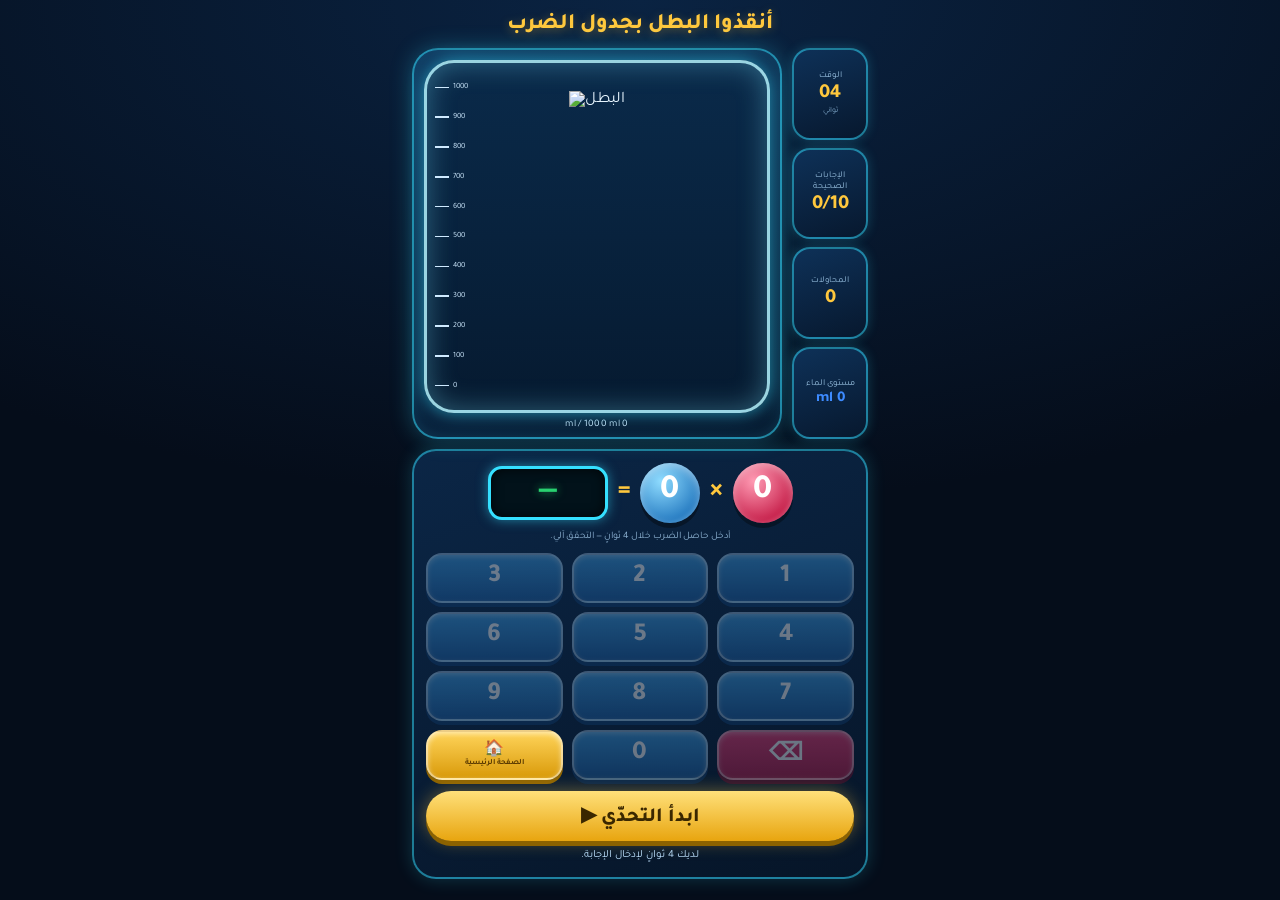
==== index.html @ 823f502d "Add files via upload" ====
<!doctype html>
<html lang="ar" dir="rtl">
<head>
  <meta charset="utf-8">
  <meta name="viewport" content="width=device-width, initial-scale=1, maximum-scale=1, user-scalable=no, viewport-fit=cover">
  <meta name="theme-color" content="#061427">
  <title>أنقذوا البطل بجدول الضرب</title>
  <link rel="preconnect" href="https://fonts.googleapis.com">
  <link rel="preconnect" href="https://fonts.gstatic.com" crossorigin>
  <link href="https://fonts.googleapis.com/css2?family=Tajawal:wght@400;500;700;800&display=swap" rel="stylesheet">
  <link rel="stylesheet" href="style.css">
</head>
<body>
<main class="app">

  <header class="head">
    <img id="logo" class="logo" alt="" src="assets/logo.svg">
    <div class="titles">
      <h1 id="title">أنقذوا البطل بجدول الضرب</h1>
      <p id="credit" class="credit"></p>
    </div>
  </header>

  <section class="top ltr">
    <div class="tank" id="tank">
      <div class="tank-inner">
        <div class="ticks" id="ticks"></div>
        <img id="hero" class="hero" alt="البطل" src="assets/hero.svg">
        <div class="water" id="water"><div class="bubbles" id="bubbles"></div></div>
      </div>
      <div class="tank-caption" id="tankCaption">ml / 1000 ml 0</div>
    </div>

    <aside class="stats">
      <div class="stat"><span class="stat-l">الوقت</span><b id="time">04</b><span class="stat-s">ثواني</span></div>
      <div class="stat"><span class="stat-l">الإجابات الصحيحة</span><b id="correct">0/10</b></div>
      <div class="stat"><span class="stat-l">المحاولات</span><b id="attempts">0</b></div>
      <div class="stat water-stat"><span class="stat-l">مستوى الماء</span><b id="waterLevel">ml 0</b></div>
    </aside>
  </section>

  <section class="panel">
    <div class="equation ltr" id="equation">
      <div class="answer" id="answer"><span class="dash">—</span></div>
      <span class="op">=</span>
      <div class="num n1" id="n1">0</div>
      <span class="op">×</span>
      <div class="num n2" id="n2">0</div>
    </div>
    <p class="hint" id="hint">أدخل حاصل الضرب خلال 4 ثوانٍ — التحقق آلي.</p>

    <div class="keypad ltr" id="keypad">
      <button data-k="3">3</button><button data-k="2">2</button><button data-k="1">1</button>
      <button data-k="6">6</button><button data-k="5">5</button><button data-k="4">4</button>
      <button data-k="9">9</button><button data-k="8">8</button><button data-k="7">7</button>
      <button class="home" id="homeBtn" type="button">🏠<small>الصفحة الرئيسية</small></button>
      <button data-k="0">0</button>
      <button class="back" id="backBtn" type="button" aria-label="مسح">⌫</button>
    </div>

    <button class="start" id="startBtn" type="button">ابدأ التحدّي ▶</button>
    <p class="status" id="status">لديك 4 ثوانٍ لإدخال الإجابة.</p>
  </section>
</main>

<!-- شاشة الفوز + الشيك -->
<div class="overlay" id="winOverlay" hidden>
  <div class="card win-card">
    <h2>🎉 مبروك! أكملت التحدي</h2>
    <p>اكتب اسمك ولقبك باش نجهزولك شيك بريماتي بتميزاتي.</p>
    <div class="fields">
      <label>الاسم<input id="firstName" type="text" autocomplete="given-name" placeholder="الاسم"></label>
      <label>اللقب<input id="lastName" type="text" autocomplete="family-name" placeholder="اللقب"></label>
    </div>
    <canvas id="cheque" width="1536" height="659"></canvas>
    <div class="row">
      <button class="btn blue" id="shareBtn" type="button">مشاركة الشيك</button>
      <button class="btn blue" id="downloadBtn" type="button">تنزيل الشيك</button>
    </div>
    <p class="small">التاريخ يُؤخذ آليًا من يوم اللعب. يمكنك تنزيل صورة الشيك أو مشاركتها. بعد الانتهاء، ارجع إلى اللعبة.</p>
    <button class="btn green" id="againBtn1" type="button">العب من جديد</button>
  </div>
</div>

<!-- شاشة الخسارة -->
<div class="overlay" id="loseOverlay" hidden>
  <div class="card msg-card lose">
    <h2>غرق البطل! 💧</h2>
    <p>وصل الماء إلى 1000 ml. لا تقلق، يمكنك المحاولة مرة أخرى وإنقاذه!</p>
    <button class="btn green" id="againBtn2" type="button">العب من جديد</button>
  </div>
</div>

<script src="game.js"></script>
</body>
</html>
---- style.css ----
:root{
  --bg:#050d1a; --bg2:#0a2342; --cyan:#35e0ff; --cyan-d:#0a8fb8;
  --gold:#ffc83d; --gold-d:#c98a00; --red:#e0245e; --green:#2ee67a;
  --panel:#0b1f3a; --text:#e8f6ff;
}
*{box-sizing:border-box;-webkit-tap-highlight-color:transparent}
html,body{margin:0;min-height:100%}
body{
  font-family:'Tajawal','Segoe UI',Tahoma,Arial,sans-serif;
  color:var(--text);
  background:radial-gradient(120% 80% at 50% 0%,var(--bg2) 0%,var(--bg) 70%) fixed;
  display:flex;justify-content:center;
  user-select:none;-webkit-user-select:none;touch-action:manipulation;
}
.ltr{direction:ltr}
.app{width:100%;max-width:480px;padding:12px 12px calc(16px + env(safe-area-inset-bottom));}

/* header */
.head{display:flex;align-items:center;justify-content:space-between;gap:10px;margin-bottom:10px}
.titles{flex:1;text-align:center}
h1{margin:0;font-size:22px;font-weight:800;color:var(--gold);text-shadow:0 2px 10px rgba(255,200,61,.35)}
.credit{margin:2px 0 0;font-size:11px;color:#9cc4e4}
.credit:empty{display:none}
.logo{width:54px;height:54px;object-fit:contain}

/* top: tank + stats */
.top{display:flex;gap:10px;align-items:stretch}
.tank{
  flex:1;border-radius:26px;padding:10px 10px 6px;
  background:linear-gradient(160deg,#0e3158,#07182e);
  border:2px solid rgba(53,224,255,.55);
  box-shadow:0 0 22px rgba(53,224,255,.28), inset 0 0 18px rgba(53,224,255,.15);
}
.tank-inner{
  position:relative;aspect-ratio:1/1.02;border-radius:30px;overflow:hidden;
  border:3px solid rgba(180,245,255,.85);
  background:linear-gradient(180deg,#0a2a4a,#061a30);
  box-shadow:0 0 18px rgba(53,224,255,.6), inset 0 0 28px rgba(120,230,255,.35);
}
.ticks{position:absolute;left:8px;top:7%;bottom:7%;width:34px;z-index:3;pointer-events:none}
.tick{position:absolute;left:0;display:flex;align-items:center;gap:4px;font-size:8px;color:#cfeaff;transform:translateY(50%);direction:ltr}
.tick i{display:block;width:14px;height:1.5px;background:#cfeaff}
.hero{position:absolute;left:50%;bottom:6%;height:86%;transform:translateX(-50%);z-index:2;transition:filter .6s,transform .6s}
.water{
  position:absolute;left:0;right:0;bottom:0;height:0%;z-index:4;
  background:linear-gradient(180deg,rgba(50,190,255,.55),rgba(10,80,170,.75));
  transition:height 1s cubic-bezier(.3,.8,.3,1);
}
.water::before{
  content:"";position:absolute;left:0;right:0;top:-9px;height:10px;
  background:url("data:image/svg+xml;utf8,<svg xmlns='http://www.w3.org/2000/svg' viewBox='0 0 40 10' preserveAspectRatio='none'><path d='M0 10 Q10 0 20 5 T40 5 V10 Z' fill='rgba(70,200,255,0.65)'/></svg>") repeat-x;
  background-size:40px 10px;animation:wave 2.2s linear infinite;
}
@keyframes wave{to{background-position-x:40px}}
.water[data-empty="1"]::before{display:none}
.bubbles{position:absolute;inset:0;overflow:hidden}
.bubbles b{position:absolute;bottom:-10px;width:8px;height:8px;border-radius:50%;border:1.5px solid rgba(255,255,255,.7);animation:rise 3s linear infinite}
@keyframes rise{to{transform:translateY(-220px);opacity:0}}
.tank-caption{text-align:center;font-size:10px;color:#cfeaff;margin-top:6px;letter-spacing:.3px}

.tank.drown .hero{filter:saturate(.6) brightness(.8);transform:translateX(-50%) rotate(-8deg)}
.tank.saved .hero{animation:hop .7s ease-in-out infinite alternate}
@keyframes hop{to{transform:translateX(-50%) translateY(-10px)}}

.stats{width:76px;display:flex;flex-direction:column;gap:8px}
.stat{
  flex:1;border-radius:18px;padding:6px 4px;text-align:center;
  display:flex;flex-direction:column;justify-content:center;align-items:center;gap:1px;
  background:linear-gradient(160deg,#0e3158,#07182e);
  border:2px solid rgba(53,224,255,.5);
  box-shadow:0 0 12px rgba(53,224,255,.22);
}
.stat-l{font-size:9px;color:#9cc4e4;line-height:1.2}
.stat-s{font-size:8px;color:#7fa6c8}
.stat b{font-size:20px;color:var(--gold);font-weight:800;line-height:1.1;font-variant-numeric:tabular-nums;direction:ltr}
.water-stat b{color:#3d8bff;font-size:15px}
.stat.low b#time{color:#ff6b6b}

/* panel */
.panel{
  margin-top:10px;padding:12px;border-radius:24px;
  background:linear-gradient(160deg,#0b2646,#061528);
  border:2px solid rgba(53,224,255,.5);
  box-shadow:0 0 18px rgba(53,224,255,.2);
}
.equation{display:flex;align-items:center;justify-content:center;gap:10px}
.answer{
  flex:1;max-width:120px;height:54px;border-radius:14px;display:flex;align-items:center;justify-content:center;
  background:#02121a;border:3px solid var(--cyan);font-size:30px;font-weight:800;color:var(--green);
  text-shadow:0 0 10px rgba(46,230,122,.8);font-variant-numeric:tabular-nums;
  box-shadow:0 0 12px rgba(53,224,255,.5), inset 0 0 12px rgba(0,0,0,.8);
}
.answer .dash{opacity:.9}
.answer.ok{border-color:var(--green);animation:pop .3s}
.answer.bad{border-color:var(--red);color:#ff5d8a;text-shadow:0 0 10px rgba(255,93,138,.8);animation:shake .35s}
@keyframes pop{50%{transform:scale(1.1)}}
@keyframes shake{25%{transform:translateX(-6px)}75%{transform:translateX(6px)}}
.op{font-size:24px;font-weight:800;color:var(--gold)}
.num{
  width:60px;height:60px;border-radius:50%;display:flex;align-items:center;justify-content:center;
  font-size:34px;font-weight:800;color:#fff;font-variant-numeric:tabular-nums;
  box-shadow:0 5px 0 rgba(0,0,0,.35), inset 0 3px 8px rgba(255,255,255,.45);
}
.n1{background:radial-gradient(circle at 35% 30%,#8fdcff,#2a7fc4 70%)}
.n2{background:radial-gradient(circle at 35% 30%,#ff9bb4,#c9254f 70%)}
.hint{margin:8px 0 8px;text-align:center;font-size:10px;color:#8fb4d4;min-height:14px}

.keypad{display:grid;grid-template-columns:repeat(3,1fr);gap:9px}
.keypad button{
  height:50px;border-radius:16px;border:2px solid rgba(255,255,255,.5);
  font-family:inherit;font-size:26px;font-weight:800;color:#fff;cursor:pointer;
  background:linear-gradient(180deg,#3b9be0,#1c5da0);
  box-shadow:0 4px 0 #0f3a6b, inset 0 2px 5px rgba(255,255,255,.35);
  transition:transform .06s, box-shadow .06s, opacity .2s;
}
.keypad button:active{transform:translateY(3px);box-shadow:0 1px 0 #0f3a6b}
.keypad .home{background:linear-gradient(180deg,#ffd45a,#d99a0a);color:#5a3a00;font-size:16px;line-height:1;display:flex;flex-direction:column;align-items:center;justify-content:center;box-shadow:0 4px 0 #8c6200, inset 0 2px 5px rgba(255,255,255,.5)}
.keypad .home small{font-size:8px;font-weight:700}
.keypad .back{background:linear-gradient(180deg,#f0376f,#b81a48);box-shadow:0 4px 0 #6f0d2b, inset 0 2px 5px rgba(255,255,255,.35);font-size:24px}
.keypad.locked button:not(.home){opacity:.4;pointer-events:none}

.start{
  width:100%;margin-top:11px;height:50px;border-radius:25px;border:0;cursor:pointer;
  font-family:inherit;font-size:20px;font-weight:800;color:#3a2700;
  background:linear-gradient(180deg,#ffe07a,#e8a50f);
  box-shadow:0 5px 0 #8c6200, 0 0 18px rgba(255,200,61,.4);
}
.start:active{transform:translateY(3px);box-shadow:0 2px 0 #8c6200}
.start:disabled{filter:grayscale(.6) brightness(.7);cursor:default;box-shadow:none}
.status{margin:8px 0 0;text-align:center;font-size:11px;color:#bfe3ff;min-height:16px}

/* overlays */
.overlay{position:fixed;inset:0;z-index:50;background:rgba(2,8,18,.78);display:flex;align-items:center;justify-content:center;padding:14px;overflow:auto}
.overlay[hidden]{display:none}
.card{
  width:100%;max-width:440px;border-radius:22px;padding:18px 16px;text-align:center;
  background:#fffbe6;color:#16324f;border:3px solid #35b6e8;
  box-shadow:0 0 30px rgba(53,224,255,.4);
}
.card h2{margin:0 0 6px;font-size:22px;color:#0f6ea8;font-weight:800}
.card p{margin:0 0 10px;font-size:14px;line-height:1.6}
.card .small{font-size:11px;color:#6b7d8f;margin-top:8px}
.fields{display:flex;gap:8px;margin-bottom:10px}
.fields label{flex:1;text-align:right;font-size:12px;font-weight:700;color:#355}
.fields input{
  display:block;width:100%;margin-top:3px;height:42px;border-radius:12px;padding:0 10px;
  border:2px solid #35b6e8;font-family:inherit;font-size:16px;background:#fff;color:#123;user-select:text;-webkit-user-select:text;
}
.fields input:focus{outline:none;border-color:#0f6ea8;box-shadow:0 0 0 3px rgba(53,182,232,.3)}
#cheque{width:100%;height:auto;border-radius:10px;border:2px solid #35b6e8;background:#fff;display:block}
.row{display:flex;gap:8px;margin-top:10px}
.btn{flex:1;height:44px;border:0;border-radius:12px;font-family:inherit;font-size:15px;font-weight:800;color:#fff;cursor:pointer}
.btn.blue{background:linear-gradient(180deg,#2a9be0,#0f6ea8)}
.btn.green{background:linear-gradient(180deg,#3fd47a,#1f9d52);width:100%;margin-top:10px}
.btn:active{transform:translateY(2px)}
.msg-card{background:#fff6dc;border-color:#f0b429}
.msg-card.lose h2{color:#c0392b}

.confetti{position:fixed;top:-12px;width:9px;height:14px;z-index:60;pointer-events:none;animation:fall linear forwards}
@keyframes fall{to{transform:translateY(110vh) rotate(720deg);opacity:.9}}

@media (max-width:360px){
  h1{font-size:18px}.num{width:50px;height:50px;font-size:28px}.answer{height:48px;font-size:26px}
  .stats{width:68px}.stat b{font-size:17px}
}
@media (prefers-reduced-motion:reduce){*{animation:none!important;transition:none!important}}
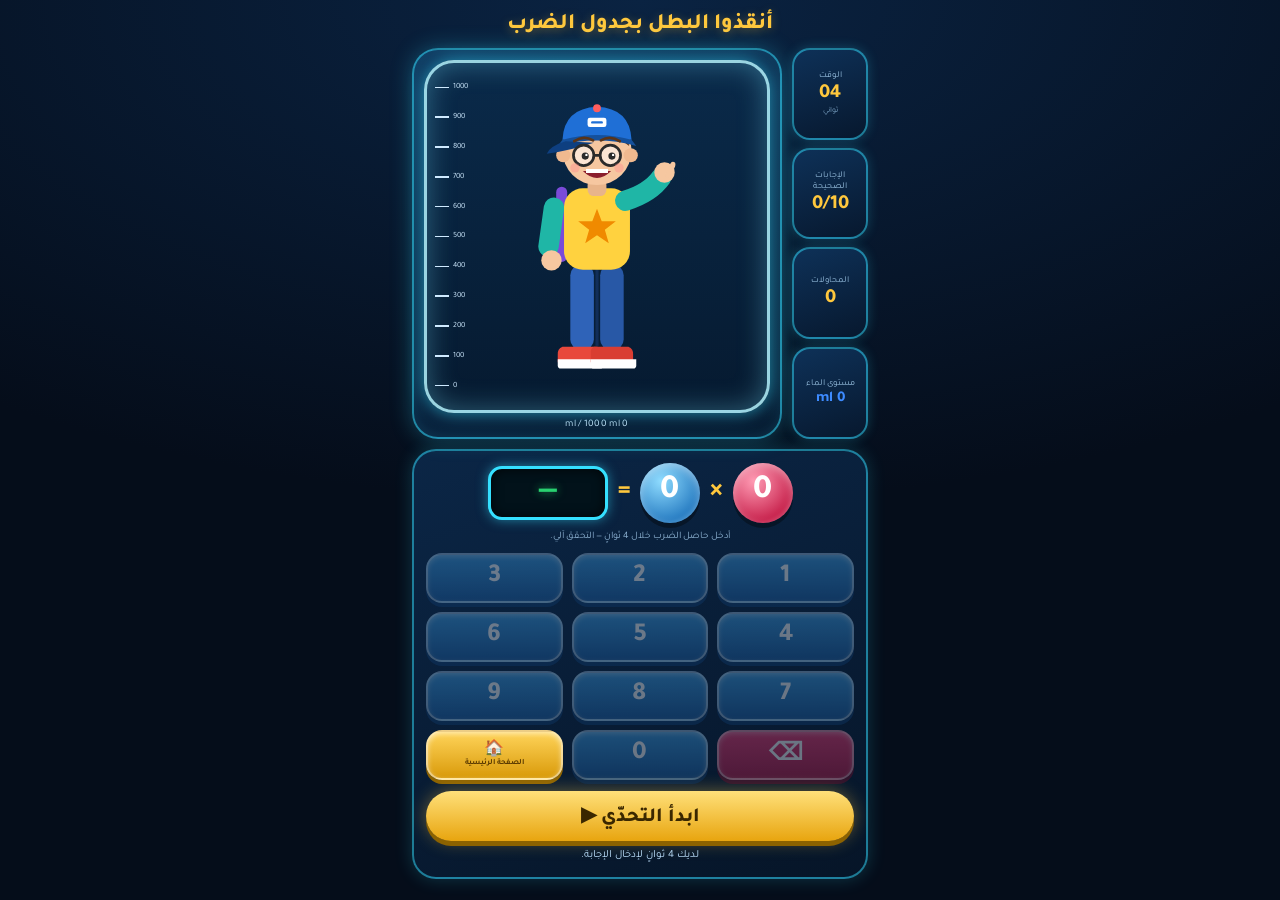
==== commit 6f9c7f1e: "Update index.html" ====
--- a/index.html
+++ b/index.html
@@ -14,7 +14,7 @@
 <main class="app">
 
   <header class="head">
-    <img id="logo" class="logo" alt="" src="assets/logo.svg">
+    <img id="logo" class="logo" alt="" src="assets/logo.png">
     <div class="titles">
       <h1 id="title">أنقذوا البطل بجدول الضرب</h1>
       <p id="credit" class="credit"></p>
--- a/style.css
+++ b/style.css
@@ -21,7 +21,7 @@
 h1{margin:0;font-size:22px;font-weight:800;color:var(--gold);text-shadow:0 2px 10px rgba(255,200,61,.35)}
 .credit{margin:2px 0 0;font-size:11px;color:#9cc4e4}
 .credit:empty{display:none}
-.logo{width:54px;height:54px;object-fit:contain}
+.logo{width:auto;height:54px;max-width:100px;object-fit:contain;background:#fff;border-radius:12px;padding:3px 5px;box-shadow:0 0 10px rgba(53,224,255,.35)}
 
 /* top: tank + stats */
 .top{display:flex;gap:10px;align-items:stretch}
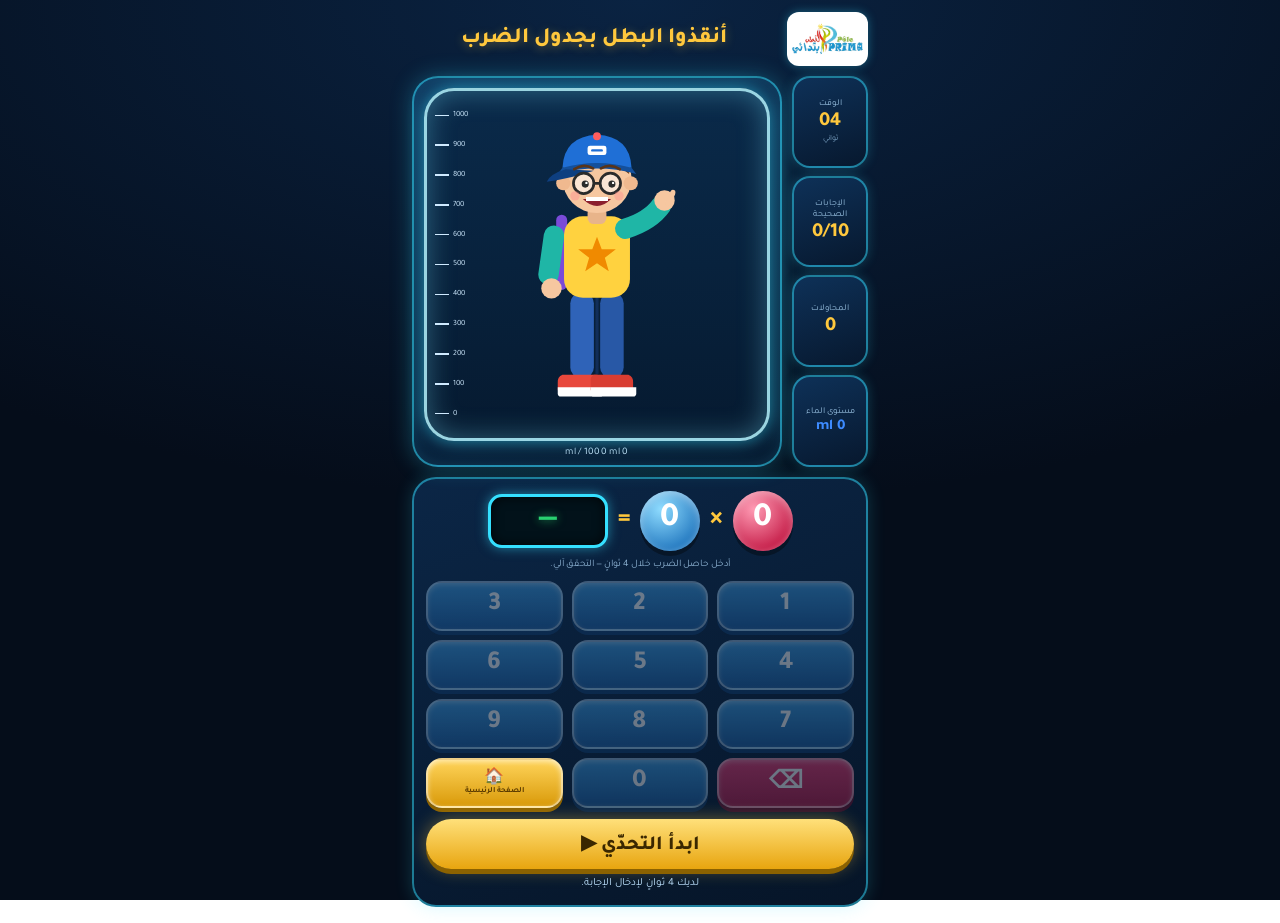
==== commit 5bbb6350: "Update index.html" ====
--- a/index.html
+++ b/index.html
@@ -8,7 +8,7 @@
   <link rel="preconnect" href="https://fonts.googleapis.com">
   <link rel="preconnect" href="https://fonts.gstatic.com" crossorigin>
   <link href="https://fonts.googleapis.com/css2?family=Tajawal:wght@400;500;700;800&display=swap" rel="stylesheet">
-  <link rel="stylesheet" href="style.css">
+  <link rel="stylesheet" href="style.css?v=3">
 </head>
 <body>
 <main class="app">
@@ -91,6 +91,6 @@
   </div>
 </div>
 
-<script src="game.js"></script>
+<script src="game.js?v=3"></script>
 </body>
 </html>
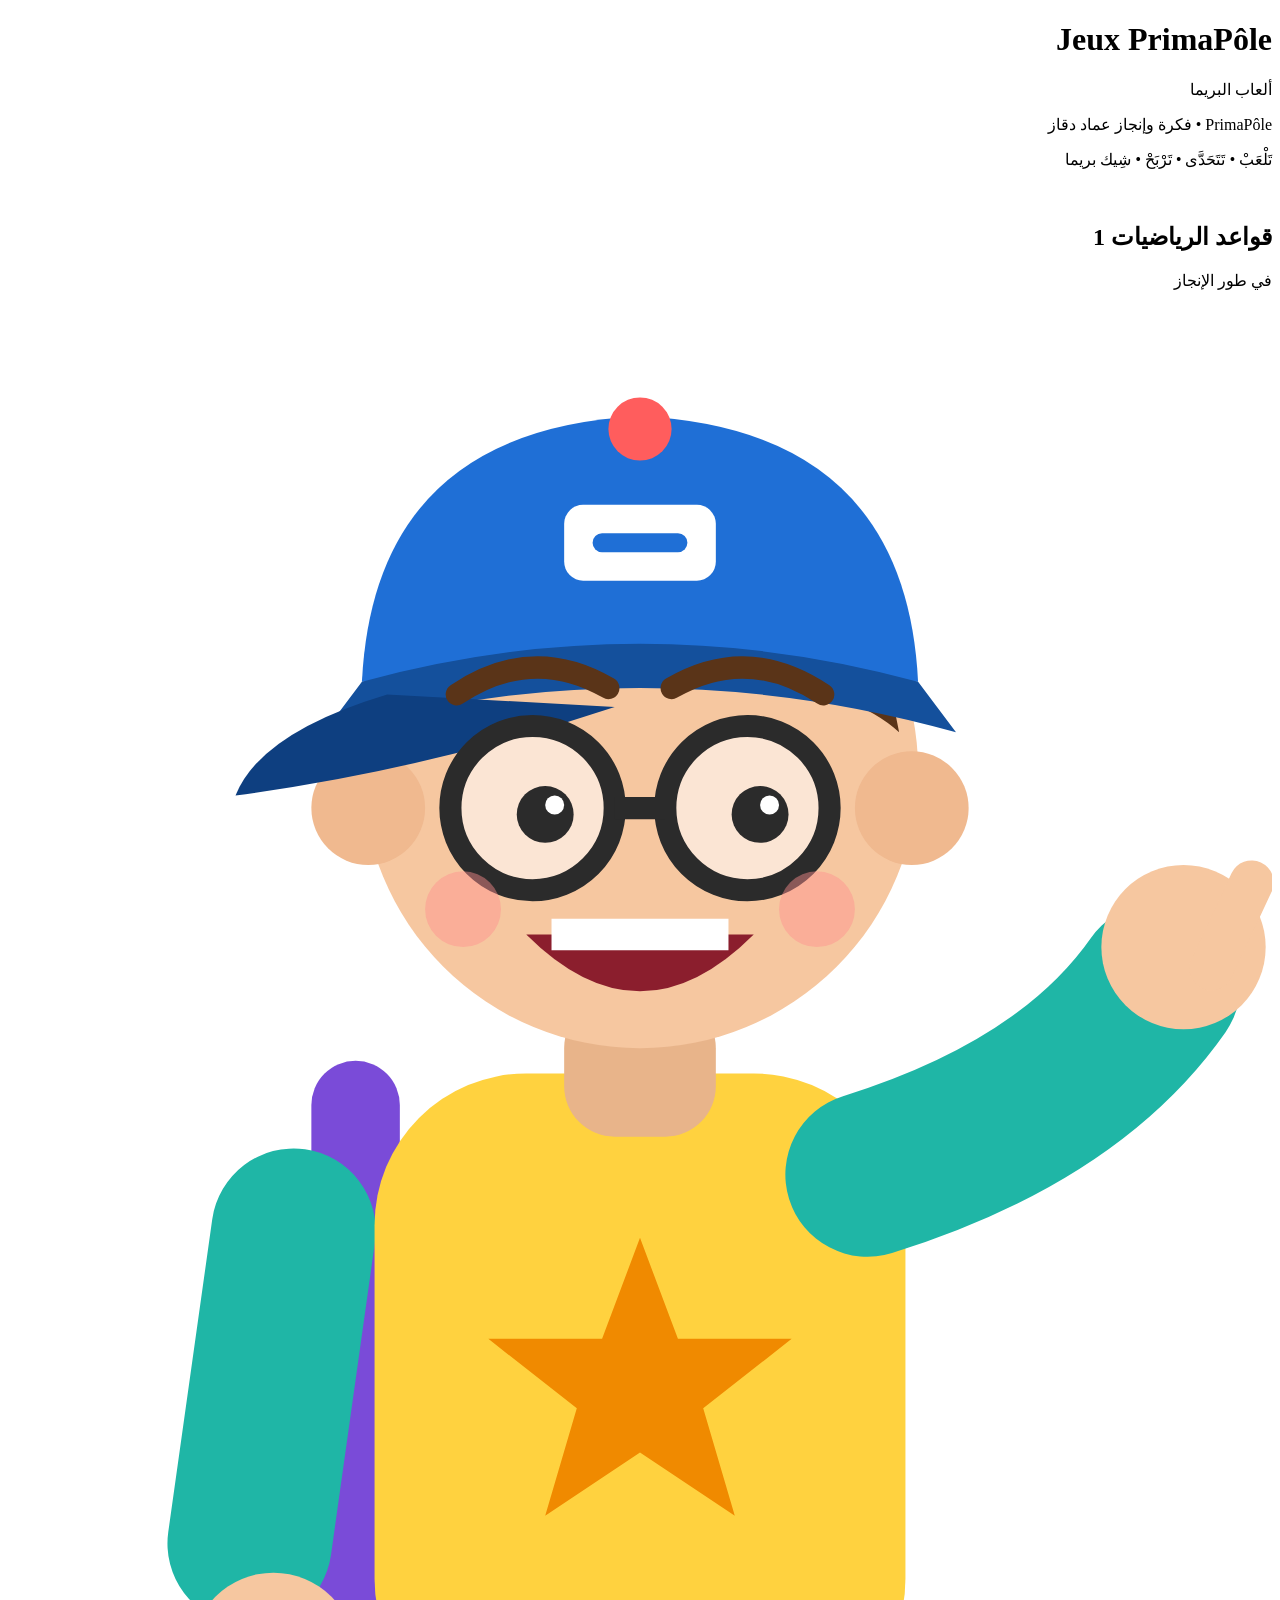
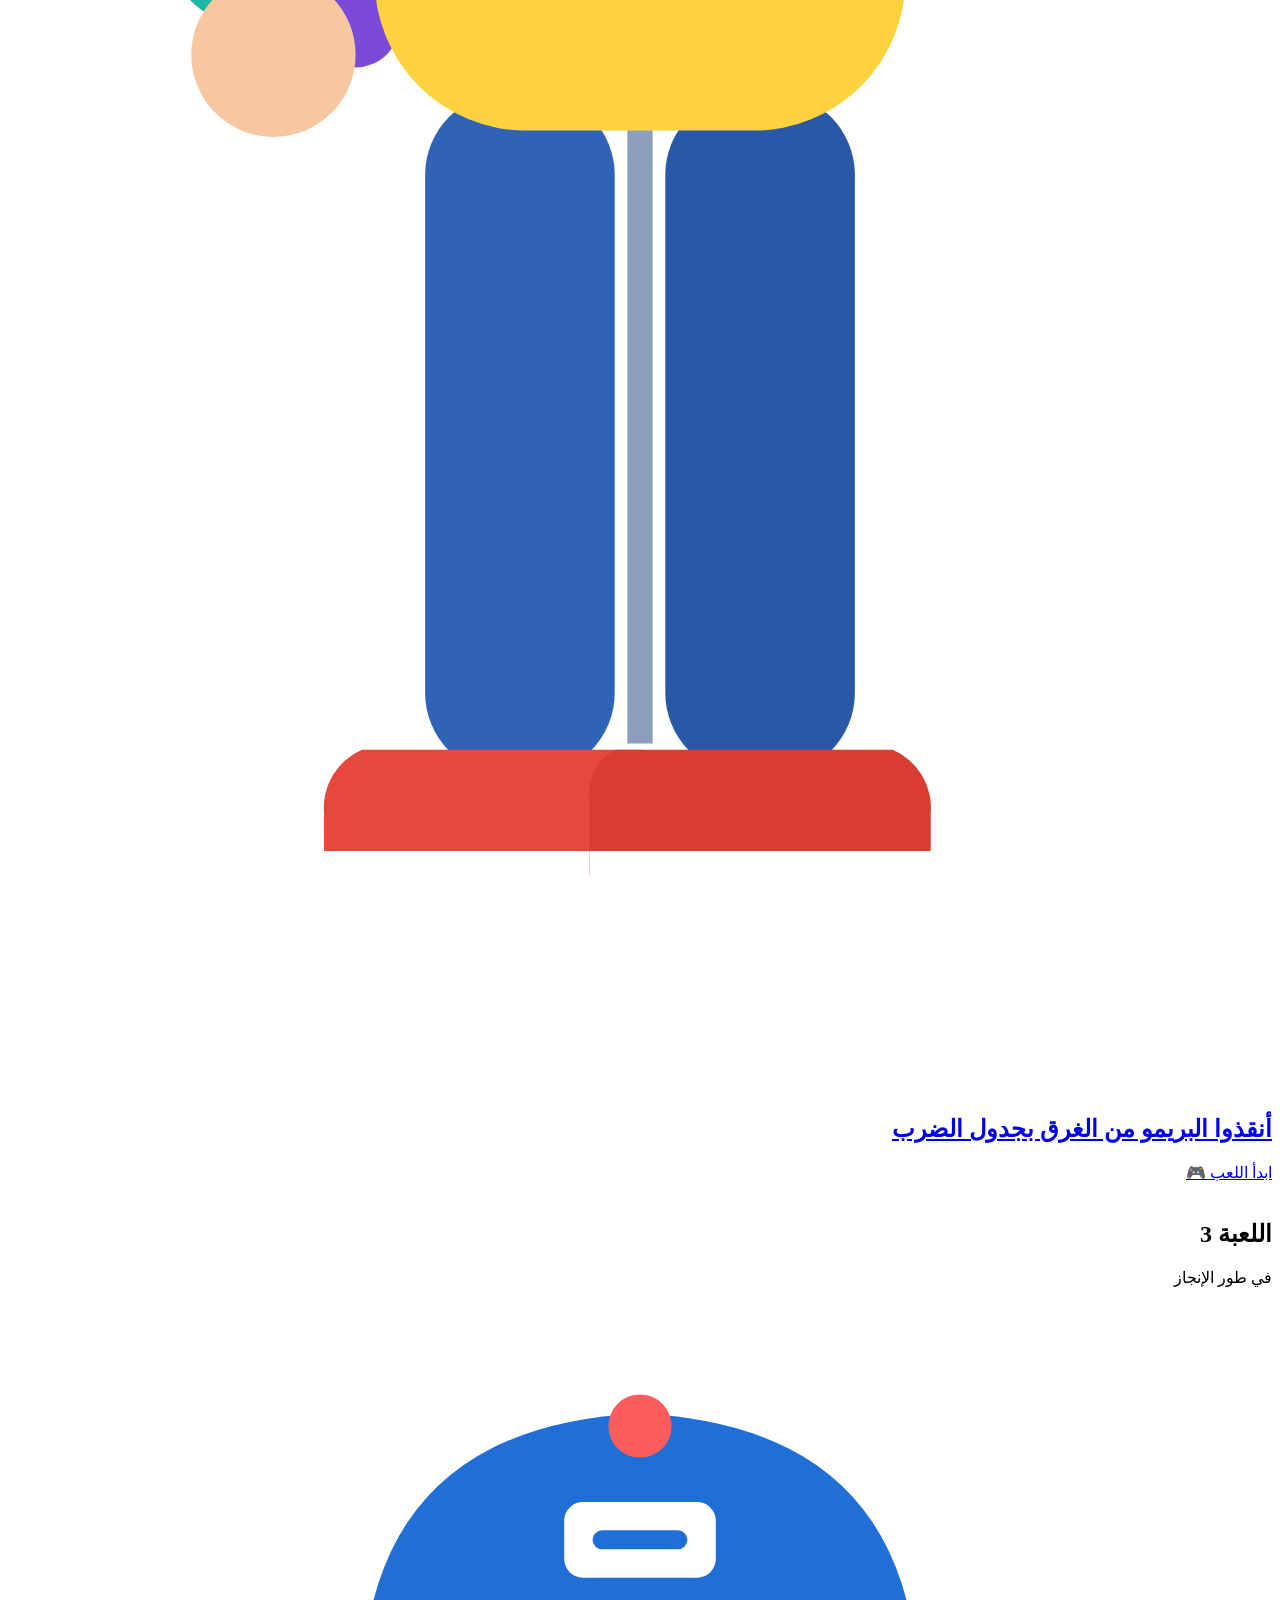
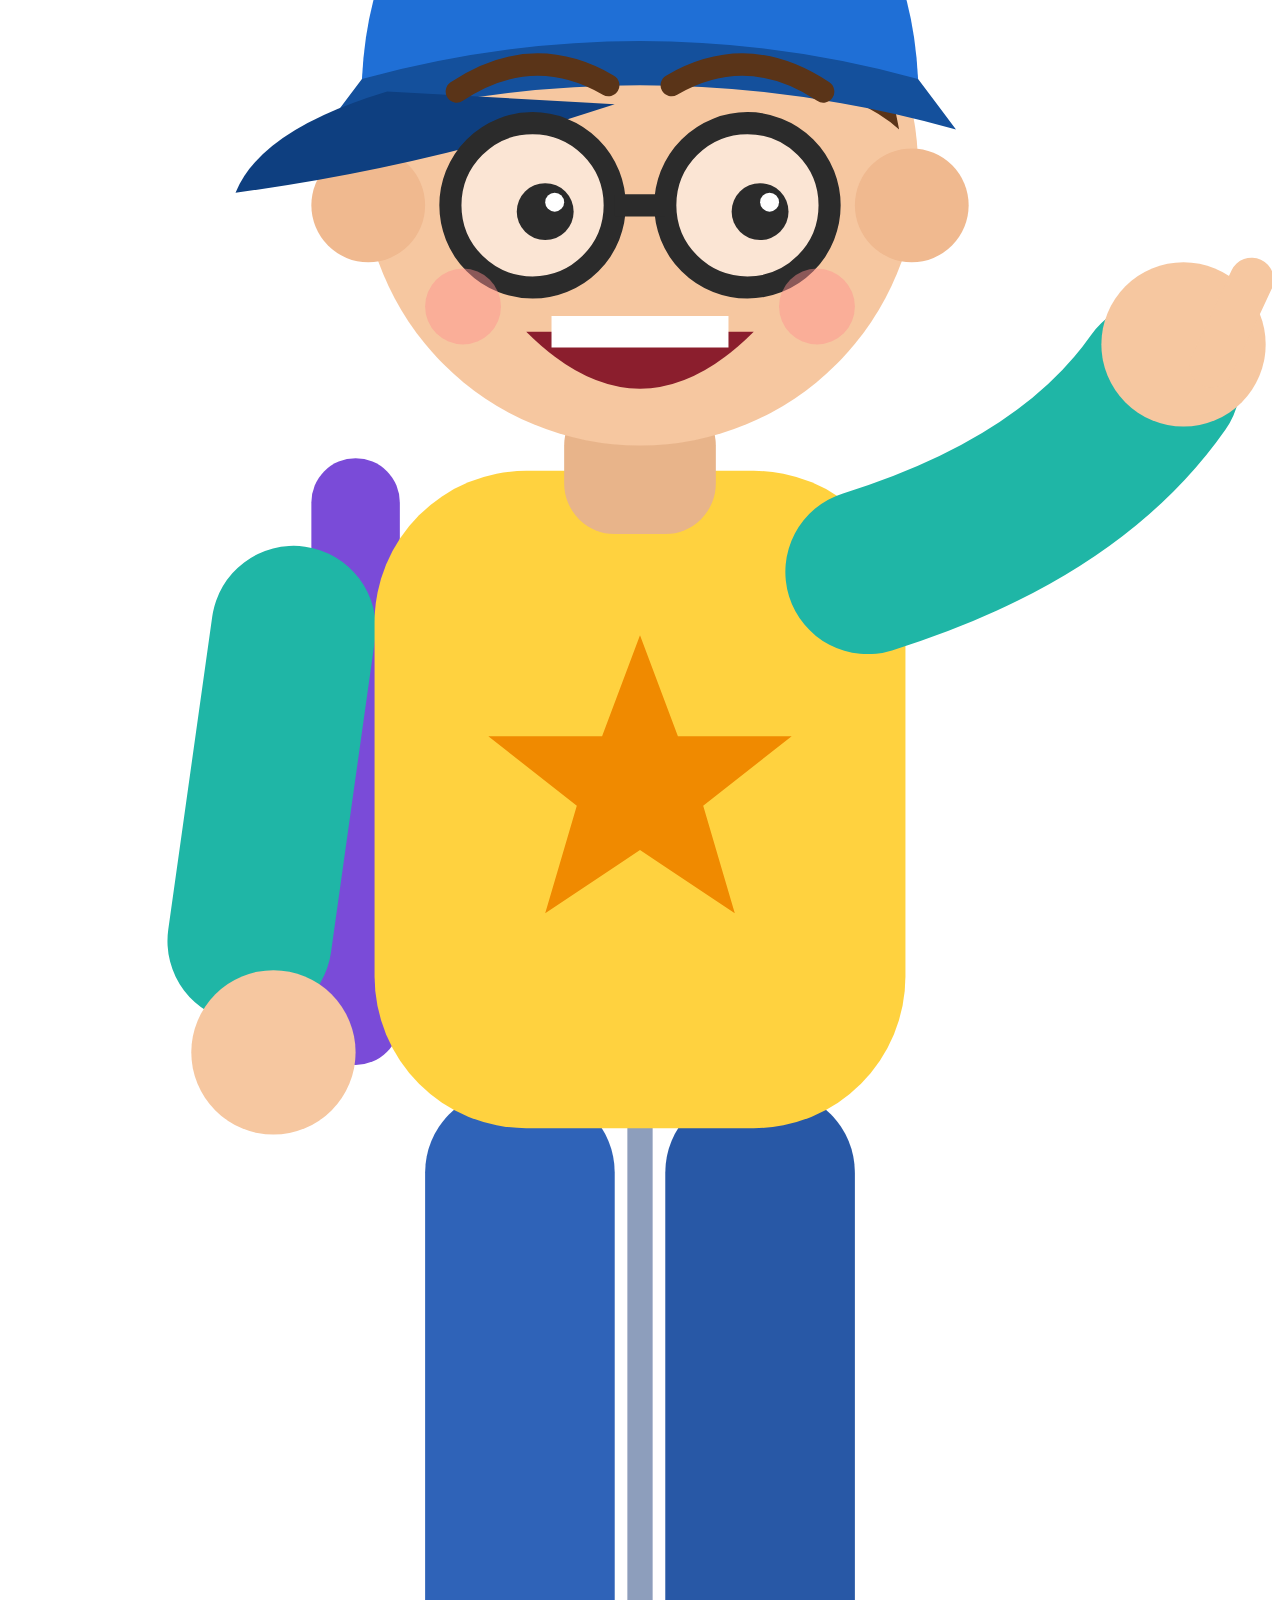
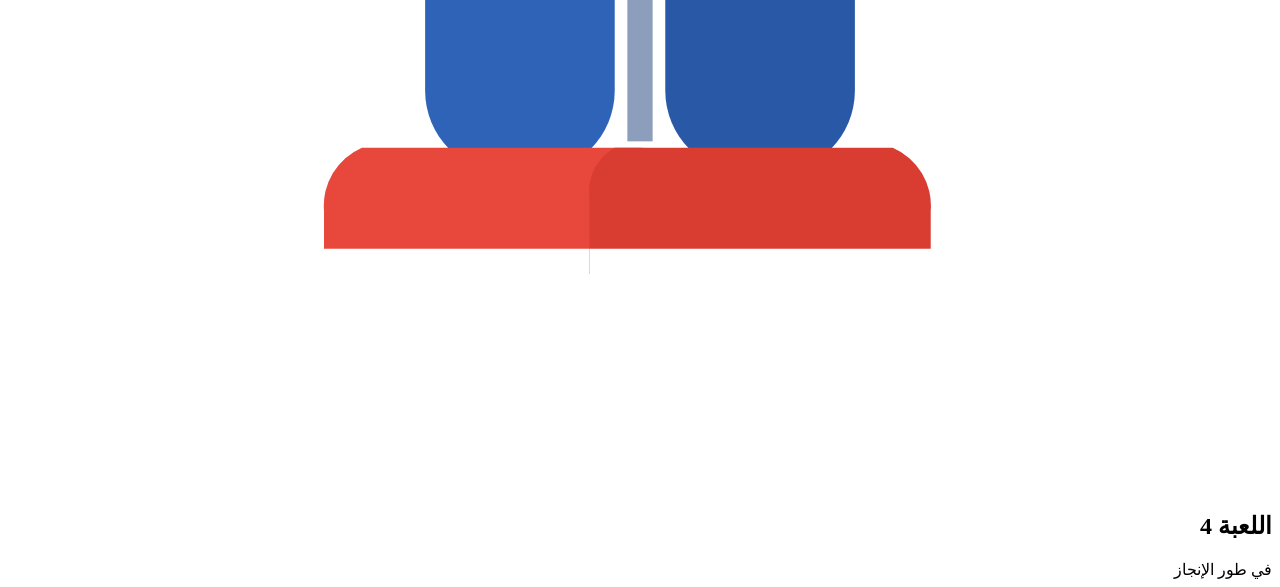
==== commit c25c5ced: "Update index.html" ====
--- a/index.html
+++ b/index.html
@@ -2,95 +2,47 @@
 <html lang="ar" dir="rtl">
 <head>
   <meta charset="utf-8">
-  <meta name="viewport" content="width=device-width, initial-scale=1, maximum-scale=1, user-scalable=no, viewport-fit=cover">
-  <meta name="theme-color" content="#061427">
-  <title>أنقذوا البطل بجدول الضرب</title>
+  <meta name="viewport" content="width=device-width, initial-scale=1, viewport-fit=cover">
+  <meta name="theme-color" content="#ffe94a">
+  <title>Jeux PrimaPôle — ألعاب البريما</title>
   <link rel="preconnect" href="https://fonts.googleapis.com">
   <link rel="preconnect" href="https://fonts.gstatic.com" crossorigin>
   <link href="https://fonts.googleapis.com/css2?family=Tajawal:wght@400;500;700;800&display=swap" rel="stylesheet">
-  <link rel="stylesheet" href="style.css?v=3">
+  <link rel="stylesheet" href="home.css">
 </head>
 <body>
-<main class="app">
+<main class="wrap">
+  <h1 class="brand">Jeux PrimaPôle</h1>
+  <div class="badge">ألعاب البريما</div>
+  <p class="credit"><span>PrimaPôle</span> • فكرة وإنجاز عماد دقاز</p>
+  <p class="tagline">تَلْعَبْ <i>•</i> تَتَحَدَّى <i>•</i> تَرْبَحْ <i>•</i> شِيك بريما</p>
 
-  <header class="head">
-    <img id="logo" class="logo" alt="" src="assets/logo.png">
-    <div class="titles">
-      <h1 id="title">أنقذوا البطل بجدول الضرب</h1>
-      <p id="credit" class="credit"></p>
-    </div>
-  </header>
-
-  <section class="top ltr">
-    <div class="tank" id="tank">
-      <div class="tank-inner">
-        <div class="ticks" id="ticks"></div>
-        <img id="hero" class="hero" alt="البطل" src="assets/hero.svg">
-        <div class="water" id="water"><div class="bubbles" id="bubbles"></div></div>
-      </div>
-      <div class="tank-caption" id="tankCaption">ml / 1000 ml 0</div>
+  <section class="grid">
+    <!-- لتفعيل أي لعبة: غيّر <div class="card off"> إلى <a class="card" href="ملف-اللعبة.html"> وغيّر نص الزر -->
+    <div class="card off">
+      <img src="assets/icon-math.svg" alt="">
+      <h2>قواعد الرياضيات 1</h2>
+      <span class="btn">في طور الإنجاز</span>
     </div>
 
-    <aside class="stats">
-      <div class="stat"><span class="stat-l">الوقت</span><b id="time">04</b><span class="stat-s">ثواني</span></div>
-      <div class="stat"><span class="stat-l">الإجابات الصحيحة</span><b id="correct">0/10</b></div>
-      <div class="stat"><span class="stat-l">المحاولات</span><b id="attempts">0</b></div>
-      <div class="stat water-stat"><span class="stat-l">مستوى الماء</span><b id="waterLevel">ml 0</b></div>
-    </aside>
-  </section>
+    <a class="card" href="multiplication.html">
+      <img src="assets/hero.svg" alt="">
+      <h2>أنقذوا البريمو من الغرق بجدول الضرب</h2>
+      <span class="btn">ابدأ اللعب 🎮</span>
+    </a>
 
-  <section class="panel">
-    <div class="equation ltr" id="equation">
-      <div class="answer" id="answer"><span class="dash">—</span></div>
-      <span class="op">=</span>
-      <div class="num n1" id="n1">0</div>
-      <span class="op">×</span>
-      <div class="num n2" id="n2">0</div>
-    </div>
-    <p class="hint" id="hint">أدخل حاصل الضرب خلال 4 ثوانٍ — التحقق آلي.</p>
-
-    <div class="keypad ltr" id="keypad">
-      <button data-k="3">3</button><button data-k="2">2</button><button data-k="1">1</button>
-      <button data-k="6">6</button><button data-k="5">5</button><button data-k="4">4</button>
-      <button data-k="9">9</button><button data-k="8">8</button><button data-k="7">7</button>
-      <button class="home" id="homeBtn" type="button">🏠<small>الصفحة الرئيسية</small></button>
-      <button data-k="0">0</button>
-      <button class="back" id="backBtn" type="button" aria-label="مسح">⌫</button>
+    <div class="card off">
+      <img src="assets/icon-math.svg" alt="">
+      <h2>اللعبة 3</h2>
+      <span class="btn">في طور الإنجاز</span>
     </div>
 
-    <button class="start" id="startBtn" type="button">ابدأ التحدّي ▶</button>
-    <p class="status" id="status">لديك 4 ثوانٍ لإدخال الإجابة.</p>
+    <div class="card off">
+      <img src="assets/hero.svg" alt="">
+      <h2>اللعبة 4</h2>
+      <span class="btn">في طور الإنجاز</span>
+    </div>
   </section>
 </main>
-
-<!-- شاشة الفوز + الشيك -->
-<div class="overlay" id="winOverlay" hidden>
-  <div class="card win-card">
-    <h2>🎉 مبروك! أكملت التحدي</h2>
-    <p>اكتب اسمك ولقبك باش نجهزولك شيك بريماتي بتميزاتي.</p>
-    <div class="fields">
-      <label>الاسم<input id="firstName" type="text" autocomplete="given-name" placeholder="الاسم"></label>
-      <label>اللقب<input id="lastName" type="text" autocomplete="family-name" placeholder="اللقب"></label>
-    </div>
-    <canvas id="cheque" width="1536" height="659"></canvas>
-    <div class="row">
-      <button class="btn blue" id="shareBtn" type="button">مشاركة الشيك</button>
-      <button class="btn blue" id="downloadBtn" type="button">تنزيل الشيك</button>
-    </div>
-    <p class="small">التاريخ يُؤخذ آليًا من يوم اللعب. يمكنك تنزيل صورة الشيك أو مشاركتها. بعد الانتهاء، ارجع إلى اللعبة.</p>
-    <button class="btn green" id="againBtn1" type="button">العب من جديد</button>
-  </div>
-</div>
-
-<!-- شاشة الخسارة -->
-<div class="overlay" id="loseOverlay" hidden>
-  <div class="card msg-card lose">
-    <h2>غرق البطل! 💧</h2>
-    <p>وصل الماء إلى 1000 ml. لا تقلق، يمكنك المحاولة مرة أخرى وإنقاذه!</p>
-    <button class="btn green" id="againBtn2" type="button">العب من جديد</button>
-  </div>
-</div>
-
-<script src="game.js?v=3"></script>
 </body>
 </html>
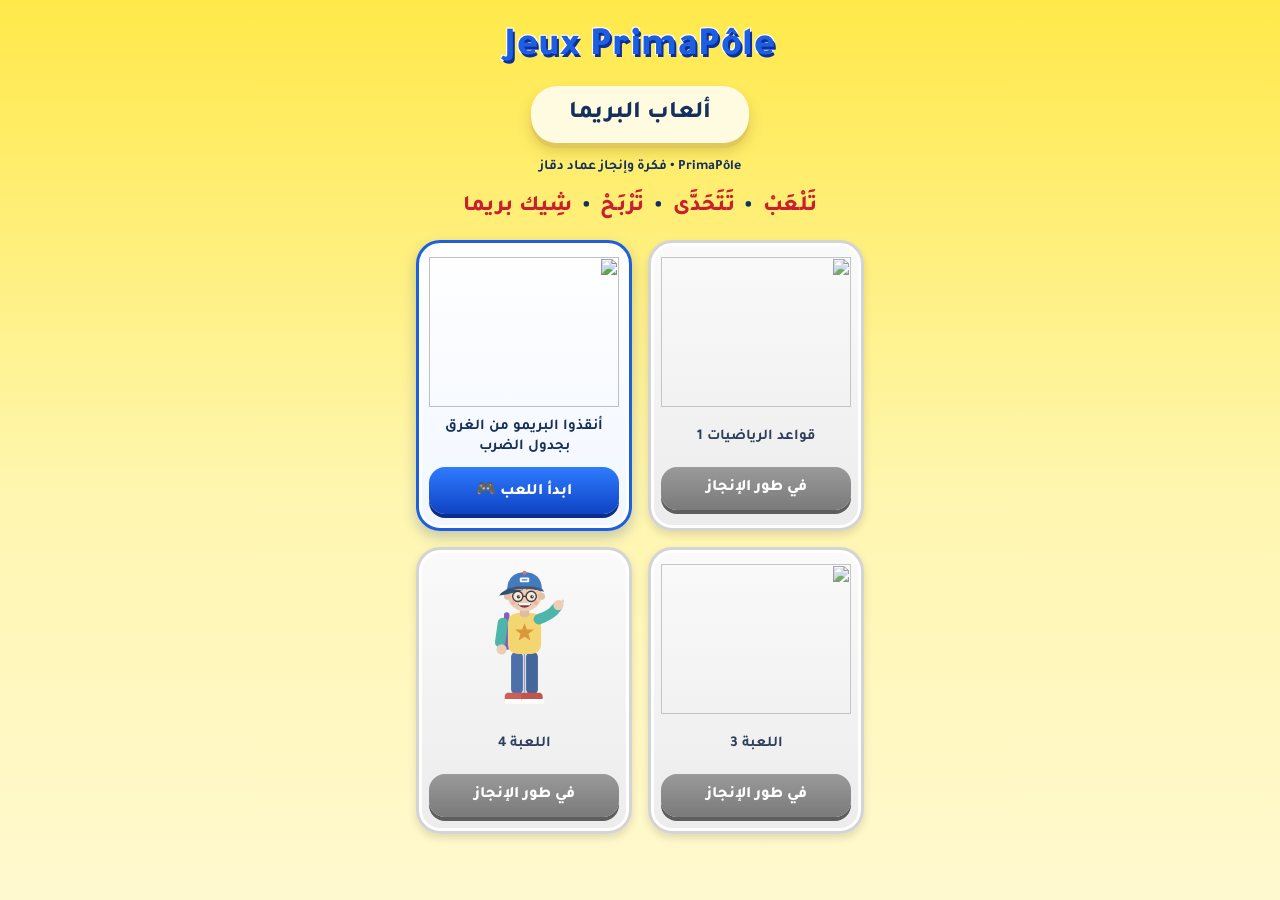
==== commit b74ef561: "Update index.htmlg" ====
--- a/index.html
+++ b/index.html
@@ -26,7 +26,7 @@
     </div>
 
     <a class="card" href="multiplication.html">
-      <img src="assets/hero.svg" alt="">
+      <img src="assets/hero.png" alt="">
       <h2>أنقذوا البريمو من الغرق بجدول الضرب</h2>
       <span class="btn">ابدأ اللعب 🎮</span>
     </a>
--- a/home.css
+++ b/home.css
@@ -0,0 +1,41 @@
+:root{--blue:#1e5fe0;--navy:#0b2f9e;--red:#c8202f;--yellow1:#ffe94a;--yellow2:#fff6b0}
+*{box-sizing:border-box;-webkit-tap-highlight-color:transparent}
+html,body{margin:0;min-height:100%}
+body{
+  font-family:'Tajawal','Segoe UI',Tahoma,Arial,sans-serif;direction:rtl;color:#10264d;
+  background:linear-gradient(180deg,var(--yellow1) 0%,var(--yellow2) 55%,#fff9cf 100%) fixed;
+  display:flex;justify-content:center;
+}
+.wrap{width:100%;max-width:480px;padding:18px 16px calc(28px + env(safe-area-inset-bottom));text-align:center}
+.brand{
+  margin:6px 0 14px;font-size:40px;font-weight:800;color:var(--blue);direction:ltr;letter-spacing:.5px;
+  text-shadow:2px 3px 0 var(--navy),-1px -1px 0 #fff,1px -1px 0 #fff,-1px 1px 0 #fff,1px 1px 0 #fff;
+}
+.badge{
+  display:inline-block;padding:14px 38px;border-radius:26px;background:#fffbe0;color:#14305f;
+  font-size:24px;font-weight:800;box-shadow:0 5px 0 #e0c85a,0 8px 14px rgba(120,90,0,.25);
+}
+.credit{margin:16px 0 0;font-size:14px;font-weight:700;color:#14305f}
+.credit span{direction:ltr;unicode-bidi:embed}
+.tagline{margin:18px 0 20px;font-size:22px;font-weight:800;color:var(--red);letter-spacing:.3px}
+.tagline i{font-style:normal;color:#14305f;margin:0 4px}
+
+.grid{display:grid;grid-template-columns:1fr 1fr;gap:16px}
+.card{
+  display:flex;flex-direction:column;align-items:center;gap:8px;padding:14px 10px 14px;
+  border-radius:24px;background:linear-gradient(180deg,#fff,#f1f6ff);
+  border:3px solid var(--blue);box-shadow:0 0 0 3px #fff inset,0 6px 14px rgba(20,60,140,.25);
+  text-decoration:none;color:inherit;
+}
+.card img{width:100%;height:150px;object-fit:contain}
+.card h2{margin:0;min-height:44px;display:flex;align-items:center;font-size:15px;font-weight:700;line-height:1.35;color:#16305a}
+.btn{
+  display:block;width:100%;padding:12px 6px;border-radius:16px;font-size:16px;font-weight:800;color:#fff;
+  background:linear-gradient(180deg,#2f7bff,#0f43c4);box-shadow:0 4px 0 #0a2e8a;
+}
+a.card:active .btn{transform:translateY(3px);box-shadow:0 1px 0 #0a2e8a}
+.card.off{border-color:#d4d4d4;background:linear-gradient(180deg,#fafafa,#ececec);box-shadow:0 0 0 3px #fff inset,0 4px 8px rgba(0,0,0,.12)}
+.card.off img{filter:grayscale(.25);opacity:.9}
+.card.off h2{color:#2d3f5c}
+.card.off .btn{background:linear-gradient(180deg,#9a9a9a,#7a7a7a);box-shadow:0 4px 0 #5e5e5e}
+@media (max-width:360px){.brand{font-size:32px}.badge{font-size:20px}.tagline{font-size:18px}.card img{height:120px}}
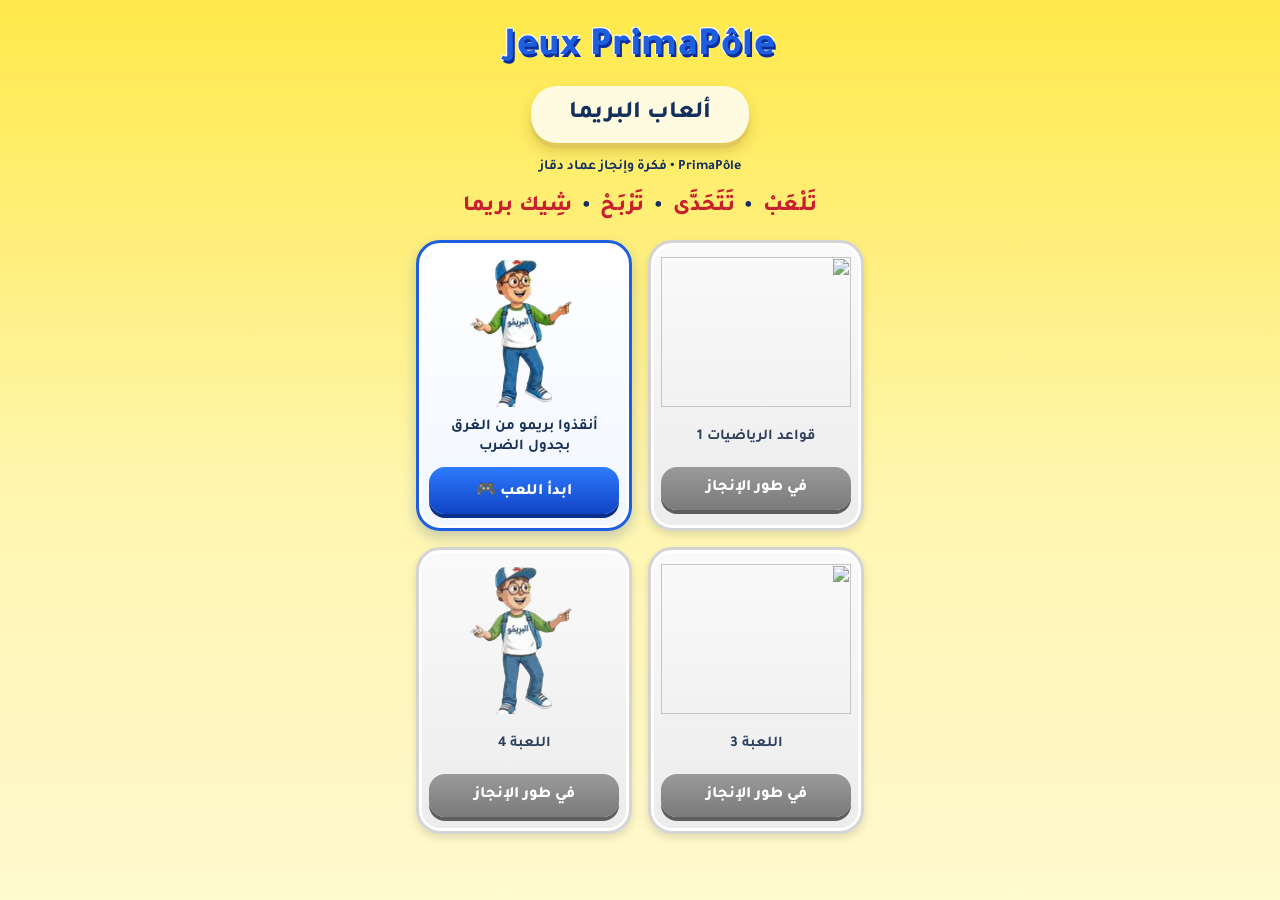
==== commit 7cbe181b: "Update index.htmlببب" ====
--- a/index.html
+++ b/index.html
@@ -27,7 +27,7 @@
 
     <a class="card" href="multiplication.html">
       <img src="assets/hero.png" alt="">
-      <h2>أنقذوا البريمو من الغرق بجدول الضرب</h2>
+      <h2>أنقذوا بريمو من الغرق بجدول الضرب</h2>
       <span class="btn">ابدأ اللعب 🎮</span>
     </a>
 
@@ -38,7 +38,7 @@
     </div>
 
     <div class="card off">
-      <img src="assets/hero.svg" alt="">
+      <img src="assets/hero.png" alt="">
       <h2>اللعبة 4</h2>
       <span class="btn">في طور الإنجاز</span>
     </div>
